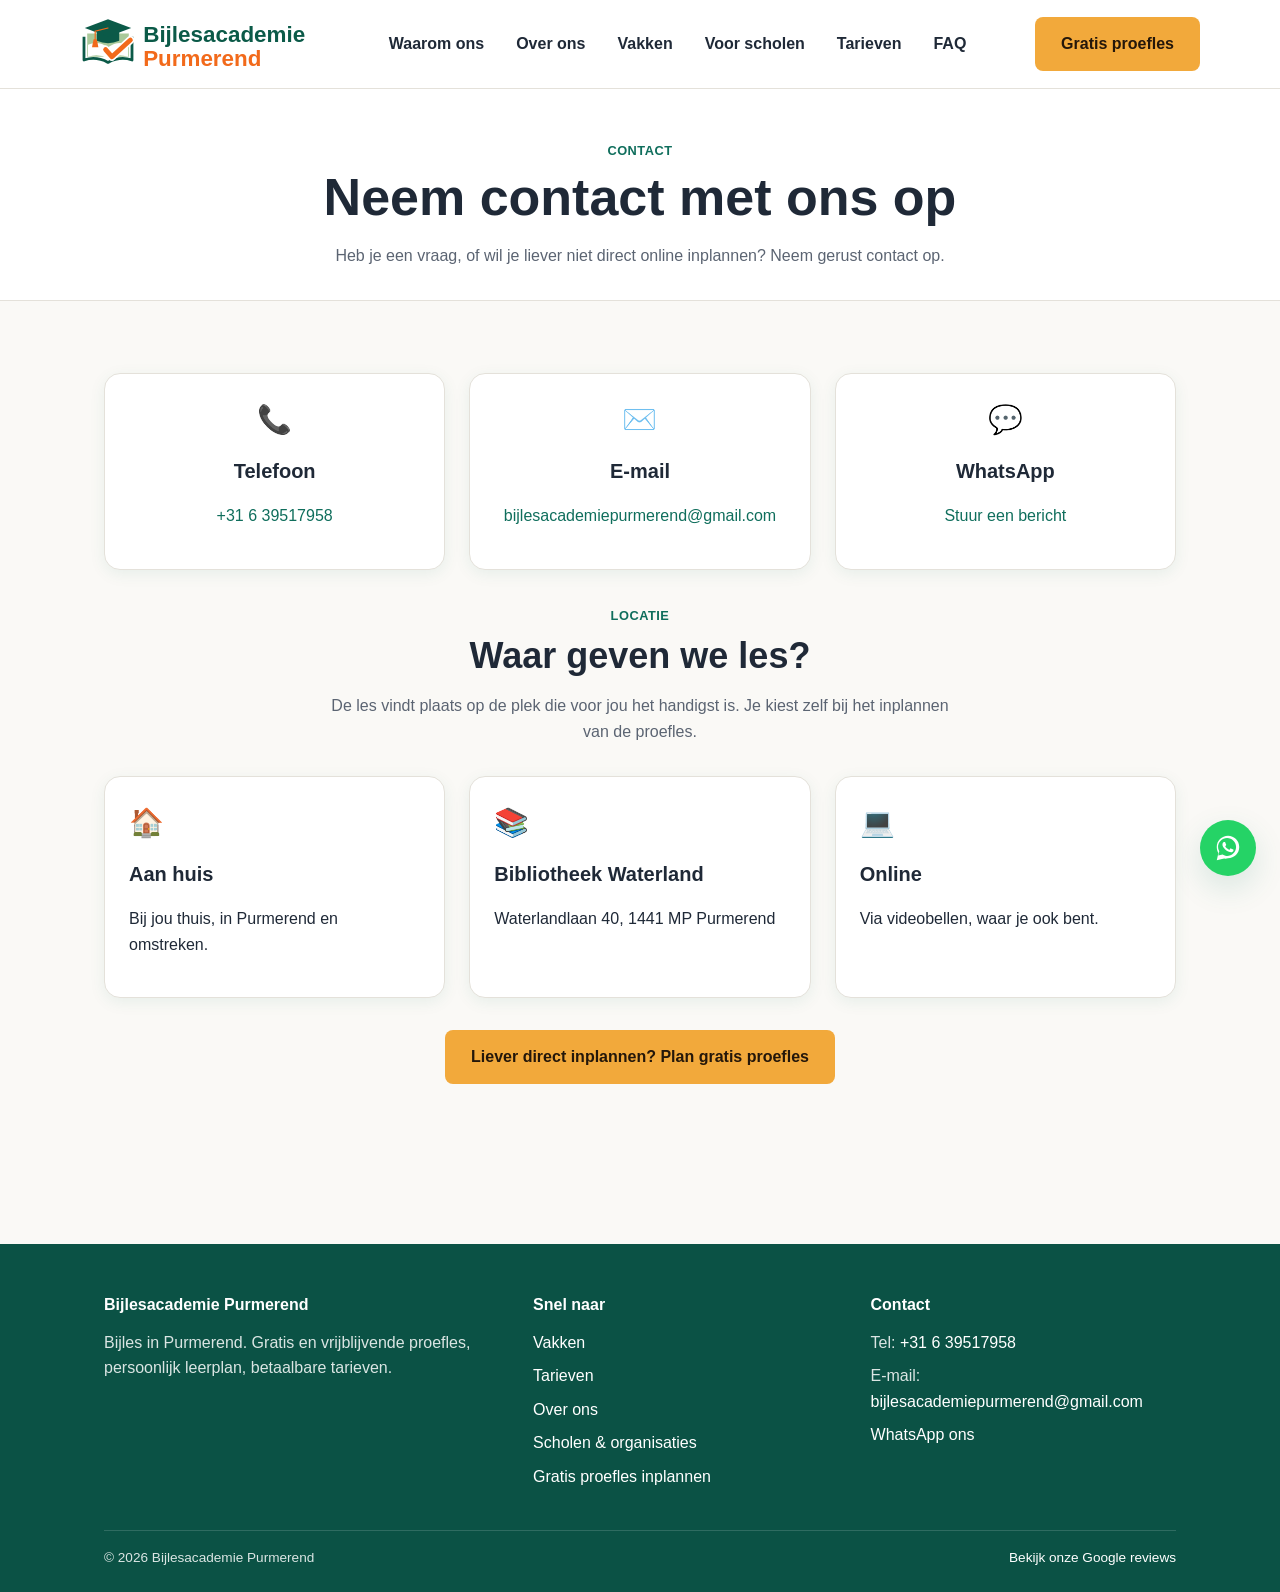
==== contact.html @ 98112fa6 "Hernoem naar Bijlesacademie Purmerend, nieuw logo en e-mailadres Co-Authored-By: Claude Opus 5.5 <no" ====
<!DOCTYPE html>
<html lang="nl">
<head>
  <meta charset="UTF-8">
  <meta name="viewport" content="width=device-width, initial-scale=1.0">
  <title>Contact | Bijlesacademie Purmerend</title>
  <meta name="description" content="Neem contact op met Bijlesacademie Purmerend via telefoon, e-mail of WhatsApp, of plan direct een gratis proefles in.">
  <link rel="icon" href="images/favicon.png" type="image/png">
  <link rel="stylesheet" href="css/style.css">
</head>
<body>

  <header class="site-header">
    <div class="container nav">
      <a class="logo" href="index.html">
        <img src="images/logo.svg" alt="Bijlesacademie Purmerend">
      </a>
      <nav class="nav-links" id="nav-links" aria-label="Hoofdmenu">
        <a href="index.html#waarom-ons">Waarom ons</a>
        <a href="over-ons.html">Over ons</a>
        <a href="vakken.html">Vakken</a>
        <a href="scholen.html">Voor scholen</a>
        <a href="index.html#tarieven">Tarieven</a>        <a href="index.html#faq">FAQ</a>
      </nav>
      <div class="nav-actions">
        <a class="btn btn--primary nav-cta" href="proefles-inplannen.html">Gratis proefles</a>
        <button class="nav-toggle" aria-label="Menu openen" aria-expanded="false">☰</button>
      </div>
    </div>
  </header>

  <main>

    <div class="page-header">
      <div class="container">
        <span class="eyebrow">Contact</span>
        <h1>Neem contact met ons op</h1>
        <p>Heb je een vraag, of wil je liever niet direct online inplannen? Neem gerust contact op.</p>
      </div>
    </div>

    <section class="section">
      <div class="container">
        <div class="grid grid--3">
          <div class="card text-center">
            <div class="card-icon">📞</div>
            <h3>Telefoon</h3>
            <!-- PLACEHOLDER: vul hier het echte telefoonnummer in. -->
            <p><a href="tel:+31639517958">+31 6 39517958</a></p>
          </div>
          <div class="card text-center">
            <div class="card-icon">✉️</div>
            <h3>E-mail</h3>
            <!-- PLACEHOLDER: vul hier het echte e-mailadres in (bv. het Google Workspace-adres). -->
            <p><a href="mailto:bijlesacademiepurmerend@gmail.com">bijlesacademiepurmerend@gmail.com</a></p>
          </div>
          <div class="card text-center">
            <div class="card-icon">💬</div>
            <h3>WhatsApp</h3>
            <!-- PLACEHOLDER: vul hier de echte WhatsApp-link in, bv. https://wa.me/31612345678 -->
            <p><a href="https://wa.me/31639517958">Stuur een bericht</a></p>
          </div>
        </div>

        <div class="section-intro mt-6">
          <span class="eyebrow">Locatie</span>
          <h2>Waar geven we les?</h2>
          <p>De les vindt plaats op de plek die voor jou het handigst is. Je kiest zelf bij het inplannen van de proefles.</p>
        </div>

        <div class="grid grid--3">
          <div class="card">
            <div class="card-icon">🏠</div>
            <h3>Aan huis</h3>
            <p>Bij jou thuis, in Purmerend en omstreken.</p>
          </div>
          <div class="card">
            <div class="card-icon">📚</div>
            <h3>Bibliotheek Waterland</h3>
            <p>Waterlandlaan 40, 1441 MP Purmerend</p>
          </div>
          <div class="card">
            <div class="card-icon">💻</div>
            <h3>Online</h3>
            <p>Via videobellen, waar je ook bent.</p>
          </div>
        </div>

        <p class="text-center mt-6">
          <a class="btn btn--primary" href="proefles-inplannen.html">Liever direct inplannen? Plan gratis proefles</a>
        </p>
      </div>
    </section>

  </main>

  <footer class="site-footer">
    <div class="container">
      <div class="footer-grid">
        <div>
          <h4>Bijlesacademie Purmerend</h4>
          <p>Bijles in Purmerend. Gratis en vrijblijvende proefles, persoonlijk leerplan, betaalbare tarieven.</p>
        </div>
        <div>
          <h4>Snel naar</h4>
          <ul>
            <li><a href="vakken.html">Vakken</a></li>
            <li><a href="index.html#tarieven">Tarieven</a></li>
            <li><a href="over-ons.html">Over ons</a></li>
            <li><a href="scholen.html">Scholen &amp; organisaties</a></li>            <li><a href="proefles-inplannen.html">Gratis proefles inplannen</a></li>
          </ul>
        </div>
        <div>
          <h4>Contact</h4>
          <!-- PLACEHOLDERS: vul hier de echte contactgegevens in. Zoek in het hele
               project op "[" om alle placeholders terug te vinden (zie SETUP.md). -->
          <ul>
            <li>Tel: <a href="tel:+31639517958">+31 6 39517958</a></li>
            <li>E-mail: <a href="mailto:bijlesacademiepurmerend@gmail.com">bijlesacademiepurmerend@gmail.com</a></li>
            <li><a href="https://wa.me/31639517958">WhatsApp ons</a></li>
          </ul>
        </div>
      </div>
      <div class="footer-bottom">
        <span>&copy; <span data-year></span> Bijlesacademie Purmerend</span>
        <span><a href="[GOOGLE_BUSINESS_PROFIEL_LINK]">Bekijk onze Google reviews</a></span>
      </div>
    </div>
  </footer>

  <a class="whatsapp-float" href="https://wa.me/31639517958" target="_blank" rel="noopener" aria-label="Stuur een WhatsApp-bericht">
    <svg viewBox="0 0 32 32" aria-hidden="true">
      <path d="M16.004 3C9.376 3 4 8.373 4 15c0 2.34.652 4.527 1.786 6.395L4 29l7.84-1.746A11.94 11.94 0 0 0 16.004 27C22.63 27 28 21.627 28 15S22.63 3 16.004 3zm.002 21.6c-1.94 0-3.76-.52-5.33-1.43l-.383-.227-4.65 1.035 1.06-4.53-.25-.4A9.55 9.55 0 0 1 5.4 15c0-5.302 4.303-9.6 9.606-9.6 5.302 0 9.6 4.298 9.6 9.6 0 5.303-4.298 9.6-9.6 9.6zm5.27-7.19c-.29-.145-1.712-.845-1.978-.942-.265-.097-.458-.145-.652.145-.194.29-.748.942-.917 1.136-.169.194-.338.218-.628.073-.29-.145-1.223-.451-2.33-1.437-.862-.769-1.444-1.718-1.613-2.008-.169-.29-.018-.446.127-.59.13-.13.29-.338.435-.507.145-.169.194-.29.29-.484.097-.194.048-.363-.024-.508-.073-.145-.652-1.572-.893-2.153-.235-.566-.474-.49-.652-.5-.169-.008-.363-.01-.556-.01a1.067 1.067 0 0 0-.773.363c-.265.29-1.014.99-1.014 2.416 0 1.426 1.038 2.804 1.183 2.998.145.194 2.043 3.12 4.95 4.376.692.299 1.232.477 1.653.61.694.221 1.326.19 1.826.115.557-.083 1.712-.7 1.954-1.375.242-.676.242-1.255.169-1.376-.073-.121-.266-.194-.556-.339z"/>
    </svg>
  </a>

  <script src="js/main.js"></script>
</body>
</html>
---- css/style.css ----
/* ==========================================================================
   Bijlesacademie Purmerend — Stylesheet
   Opbouw: variabelen -> reset/basis -> typografie -> layout ->
           header/nav -> footer -> knoppen/componenten -> paginasecties ->
           media queries
   ========================================================================== */

/* ---------- Variabelen ---------- */
:root {
  --color-primary: #0f6e5c;
  --color-primary-dark: #0b5245;
  --color-accent: #f2a93b;
  --color-accent-dark: #d99225;
  --color-bg: #faf9f6;
  --color-surface: #ffffff;
  --color-text: #1f2937;
  --color-text-muted: #5b6472;
  --color-border: #e4e1da;
  --color-star: #f5b301;
  --color-success-bg: #eaf5f2;
  --color-deal-was: #dc2626;
  --color-deal-now: #16a34a;

  --font-body: -apple-system, BlinkMacSystemFont, "Segoe UI", Roboto,
    Helvetica, Arial, sans-serif;

  --space-1: 0.25rem;
  --space-2: 0.5rem;
  --space-3: 0.75rem;
  --space-4: 1rem;
  --space-5: 1.5rem;
  --space-6: 2rem;
  --space-7: 3rem;
  --space-8: 4.5rem;

  --radius: 0.5rem;
  --radius-lg: 1rem;
  --shadow: 0 4px 16px rgba(15, 110, 92, 0.08);
  --shadow-lg: 0 12px 32px rgba(15, 110, 92, 0.14);
  --content-width: 1120px;
}

/* ---------- Reset / basis ---------- */
*,
*::before,
*::after {
  box-sizing: border-box;
}

html {
  scroll-behavior: smooth;
}

body {
  margin: 0;
  font-family: var(--font-body);
  color: var(--color-text);
  background: var(--color-bg);
  line-height: 1.6;
  -webkit-font-smoothing: antialiased;
}

img {
  max-width: 100%;
  display: block;
}

a {
  color: var(--color-primary);
  text-decoration: none;
}

a:hover {
  text-decoration: underline;
}

ul {
  margin: 0;
  padding: 0;
  list-style: none;
}

h1,
h2,
h3,
h4,
p {
  margin: 0 0 var(--space-4);
}

button {
  font-family: inherit;
}

:focus-visible {
  outline: 3px solid var(--color-accent);
  outline-offset: 2px;
}

/* ---------- Typografie ---------- */
h1 {
  font-size: clamp(2rem, 4vw + 1rem, 3.25rem);
  line-height: 1.1;
  font-weight: 800;
}

h2 {
  font-size: clamp(1.5rem, 2.5vw + 1rem, 2.25rem);
  line-height: 1.2;
  font-weight: 800;
}

h3 {
  font-size: 1.25rem;
  font-weight: 700;
}

.eyebrow {
  display: inline-block;
  color: var(--color-primary);
  font-weight: 700;
  letter-spacing: 0.04em;
  text-transform: uppercase;
  font-size: 0.8rem;
  margin-bottom: var(--space-2);
}

.section-intro {
  max-width: 640px;
  margin: 0 auto var(--space-6);
  text-align: center;
}

.section-intro p {
  color: var(--color-text-muted);
}

.text-muted {
  color: var(--color-text-muted);
}

/* ---------- Layout ---------- */
.container {
  width: 100%;
  max-width: var(--content-width);
  margin: 0 auto;
  padding: 0 var(--space-5);
}

.section {
  padding: var(--space-8) 0;
}

.section--alt {
  background: var(--color-surface);
  border-top: 1px solid var(--color-border);
  border-bottom: 1px solid var(--color-border);
}

.grid {
  display: grid;
  gap: var(--space-5);
}

.grid--4 {
  grid-template-columns: repeat(4, 1fr);
}

.grid--3 {
  grid-template-columns: repeat(3, 1fr);
}

.grid--2 {
  grid-template-columns: repeat(2, 1fr);
}

@media (max-width: 1024px) {
  .grid--4 {
    grid-template-columns: repeat(2, 1fr);
  }
  .grid--3 {
    grid-template-columns: repeat(2, 1fr);
  }
}

@media (min-width: 1025px) {
  /* Vijf redenen: centreer de onderste 2 kaarten onder de bovenste 3 */
  #waarom-ons .grid--3 {
    grid-template-columns: repeat(6, 1fr);
  }
  #waarom-ons .grid--3 > .card {
    grid-column: span 2;
  }
  #waarom-ons .grid--3 > .card:nth-child(4) {
    grid-column: 2 / span 2;
  }
  #waarom-ons .grid--3 > .card:nth-child(5) {
    grid-column: 4 / span 2;
  }
}

@media (max-width: 640px) {
  .grid--4,
  .grid--3,
  .grid--2 {
    grid-template-columns: 1fr;
  }
}

.lesmomenten-grid {
  margin-top: var(--space-6);
}

.lesmomenten-grid img {
  border-radius: var(--radius);
  aspect-ratio: 4 / 3;
  object-fit: cover;
  width: 100%;
  box-shadow: var(--shadow);
}

@media (max-width: 640px) {
  .lesmomenten-grid {
    grid-template-columns: repeat(2, 1fr);
    gap: var(--space-2);
  }
}

/* ---------- Header / navigatie ---------- */
.site-header {
  position: sticky;
  top: 0;
  z-index: 50;
  background: var(--color-surface);
  border-bottom: 1px solid var(--color-border);
}

.nav {
  display: flex;
  align-items: center;
  justify-content: space-between;
  padding: var(--space-4) 0;
}

.logo {
  display: flex;
  align-items: center;
  gap: var(--space-2);
  font-weight: 800;
  font-size: 1.15rem;
  color: var(--color-text);
}

.logo:hover {
  text-decoration: none;
}

.logo img {
  height: 40px;
  width: auto;
}

@media (min-width: 861px) {
  .logo img {
    height: 56px;
  }
}

.nav-links {
  display: flex;
  align-items: center;
  gap: var(--space-6);
}

.nav-links a {
  color: var(--color-text);
  font-weight: 600;
}

.nav-links a:hover,
.nav-links a[aria-current="page"] {
  color: var(--color-primary);
}

.nav-actions {
  display: flex;
  align-items: center;
  gap: var(--space-4);
}

.nav-toggle {
  display: none;
  background: none;
  border: 1px solid var(--color-border);
  border-radius: var(--radius);
  padding: var(--space-2) var(--space-3);
  cursor: pointer;
}

@media (max-width: 860px) {
  .nav-links {
    position: absolute;
    top: 100%;
    left: 0;
    right: 0;
    background: var(--color-surface);
    border-bottom: 1px solid var(--color-border);
    flex-direction: column;
    align-items: flex-start;
    gap: 0;
    padding: var(--space-2) var(--space-5) var(--space-4);
    display: none;
  }

  .nav-links.is-open {
    display: flex;
  }

  .nav-links a {
    width: 100%;
    padding: var(--space-3) 0;
    border-bottom: 1px solid var(--color-border);
  }

  .nav-toggle {
    display: inline-flex;
    align-items: center;
    justify-content: center;
    min-width: 44px;
    min-height: 44px;
    font-size: 1.1rem;
  }
}

/* ---------- Knoppen ---------- */
.btn {
  display: inline-block;
  padding: 0.75rem 1.5rem;
  border-radius: var(--radius);
  font-weight: 700;
  border: 2px solid transparent;
  cursor: pointer;
  text-align: center;
}

.btn:hover {
  text-decoration: none;
}

.btn--primary {
  background: var(--color-accent);
  color: #24170a;
}

.btn--primary:hover {
  background: var(--color-accent-dark);
}

.btn--secondary {
  background: var(--color-primary);
  color: #fff;
}

.btn--secondary:hover {
  background: var(--color-primary-dark);
  color: #fff;
}

.btn--outline {
  background: transparent;
  border-color: var(--color-primary);
  color: var(--color-primary);
}

.btn--outline:hover {
  background: var(--color-primary);
  color: #fff;
}

.btn--block {
  display: block;
  width: 100%;
}

/* ---------- Componenten ---------- */
.card {
  background: var(--color-surface);
  border: 1px solid var(--color-border);
  border-radius: var(--radius-lg);
  padding: var(--space-5);
  box-shadow: var(--shadow);
}

.card-icon {
  font-size: 1.75rem;
  margin-bottom: var(--space-3);
}

.badge {
  display: inline-flex;
  align-items: center;
  gap: var(--space-2);
  background: var(--color-success-bg);
  color: var(--color-primary-dark);
  font-weight: 700;
  font-size: 0.85rem;
  padding: var(--space-2) var(--space-3);
  border-radius: 999px;
}

.stars {
  color: var(--color-star);
  letter-spacing: 2px;
}

/* Vakkenlijst */
.tag-list {
  display: flex;
  flex-wrap: wrap;
  gap: var(--space-3);
  justify-content: center;
}

.tag {
  display: inline-block;
  background: var(--color-success-bg);
  color: var(--color-primary-dark);
  font-weight: 600;
  font-size: 0.95rem;
  padding: 0.5rem 1rem;
  border-radius: 999px;
}

.subject-list {
  columns: 2;
  column-gap: var(--space-7);
}

.subject-list li {
  padding: var(--space-2) 0;
  border-bottom: 1px solid var(--color-border);
  break-inside: avoid;
}

@media (max-width: 640px) {
  .subject-list {
    columns: 1;
  }
}

/* Hero */
.hero {
  position: relative;
  overflow: hidden;
  padding: var(--space-8) 0;
}

.hero-bg {
  position: absolute;
  inset: 0;
  z-index: 0;
  display: grid;
  grid-template-columns: repeat(2, 1fr);
  grid-template-rows: repeat(2, 1fr);
}

.hero-bg img {
  width: 100%;
  height: 100%;
  object-fit: cover;
  filter: grayscale(100%);
}

.hero-bg::after {
  content: "";
  position: absolute;
  inset: 0;
  background: linear-gradient(120deg, rgba(11, 82, 69, 0.88), rgba(11, 82, 69, 0.72));
}

.hero .container {
  position: relative;
  z-index: 1;
  display: grid;
  grid-template-columns: 1.1fr 0.9fr;
  gap: var(--space-7);
  align-items: center;
}

.hero .eyebrow {
  color: var(--color-accent);
}

.hero h1,
.hero p {
  color: #fff;
}

.hero .btn--outline {
  border-color: #fff;
  color: #fff;
}

.hero .btn--outline:hover {
  background: #fff;
  color: var(--color-primary-dark);
}

.hero-actions {
  display: flex;
  flex-wrap: wrap;
  gap: var(--space-4);
  margin-top: var(--space-5);
}

.hero-meta {
  display: flex;
  flex-wrap: wrap;
  gap: var(--space-3);
  margin-top: var(--space-5);
}

@media (max-width: 640px) {
  .hero-meta .badge {
    font-size: 0.75rem;
    padding: var(--space-1) var(--space-2);
  }
}

.hero-visual {
  background: linear-gradient(
    155deg,
    var(--color-accent) 0%,
    var(--color-accent-dark) 100%
  );
  border: 4px solid var(--color-primary-dark);
  border-radius: var(--radius-lg);
  min-height: 320px;
  display: flex;
  align-items: center;
  justify-content: center;
  color: var(--color-primary-dark);
  text-align: center;
  padding: var(--space-6);
  box-shadow: var(--shadow-lg);
  transform: rotate(-2.5deg);
  animation: hero-price-pulse 2.4s ease-in-out infinite;
  text-decoration: none;
  cursor: pointer;
  transition: transform 0.2s ease;
}

.hero-visual:hover,
.hero-visual:focus-visible {
  transform: rotate(-2.5deg) scale(1.03);
}

.hero-price-label {
  margin: 0;
  font-size: 1.15rem;
  font-weight: 800;
  text-transform: uppercase;
  letter-spacing: 0.08em;
  color: var(--color-primary-dark);
}

.hero-price {
  margin: var(--space-2) 0 0;
  font-size: clamp(4.5rem, 9vw + 1rem, 7.5rem);
  font-weight: 800;
  line-height: 1;
  letter-spacing: -0.03em;
  color: var(--color-deal-now);
  text-shadow: 0 3px 0 var(--color-primary-dark), 0 6px 18px rgba(11, 82, 69, 0.35);
}

.hero-price-sub {
  margin: var(--space-2) 0 0;
  font-size: 1.35rem;
  font-weight: 700;
  color: var(--color-primary-dark);
}

@keyframes hero-price-pulse {
  0%,
  100% {
    box-shadow: var(--shadow-lg), 0 0 0 0 rgba(242, 169, 59, 0.55);
  }
  50% {
    box-shadow: var(--shadow-lg), 0 0 0 18px rgba(242, 169, 59, 0);
  }
}

@media (max-width: 900px) {
  .hero .container {
    grid-template-columns: 1fr;
  }
  .hero-visual {
    min-height: 220px;
    transform: rotate(-1.5deg);
  }
  /* Hero wordt hoger doordat tekst en prijskaart onder elkaar staan;
     1 volle foto oogt rustiger dan een 2x2-rooster uitgerekt over die hoogte. */
  .hero-bg {
    grid-template-columns: 1fr;
    grid-template-rows: 1fr;
  }
  .hero-bg img:not(:first-child) {
    display: none;
  }
}

@media (prefers-reduced-motion: reduce) {
  .hero-visual {
    animation: none;
  }
}

/* Stappen ("Hoe het werkt") */
.steps {
  counter-reset: step;
}

.step {
  position: relative;
  padding-left: var(--space-7);
}

.step::before {
  counter-increment: step;
  content: counter(step);
  position: absolute;
  left: 0;
  top: 0;
  width: 2.25rem;
  height: 2.25rem;
  border-radius: 50%;
  background: var(--color-primary);
  color: #fff;
  font-weight: 800;
  display: flex;
  align-items: center;
  justify-content: center;
}

/* Tarieven */
.price-compare {
  max-width: 640px;
  margin: 0 auto var(--space-6);
  background: var(--color-surface);
  border: 1px solid var(--color-border);
  border-radius: var(--radius-lg);
  padding: var(--space-5) var(--space-6);
  box-shadow: var(--shadow);
  text-align: center;
}

.price-compare p {
  color: var(--color-text-muted);
  margin: 0 0 var(--space-4);
}

.price-compare-bars {
  display: flex;
  flex-direction: column;
  gap: var(--space-3);
  text-align: left;
}

.price-compare-row {
  display: grid;
  grid-template-columns: 170px 1fr 90px;
  align-items: center;
  gap: var(--space-3);
}

.price-compare-label {
  font-size: 0.85rem;
  font-weight: 600;
  color: var(--color-text-muted);
}

.price-compare-track {
  background: var(--color-bg);
  border-radius: 999px;
  height: 14px;
  overflow: hidden;
}

.price-compare-fill {
  height: 100%;
  border-radius: 999px;
}

.price-compare-fill--other {
  background: var(--color-border);
}

.price-compare-fill--us {
  background: linear-gradient(90deg, var(--color-primary), var(--color-accent));
}

.price-compare-value {
  font-weight: 700;
  text-align: right;
  font-size: 0.9rem;
  white-space: nowrap;
}

.price-compare-badge {
  display: inline-block;
  margin-top: var(--space-4);
  background: var(--color-accent);
  color: #24170a;
  font-weight: 800;
  padding: var(--space-2) var(--space-4);
  border-radius: 999px;
  font-size: 0.9rem;
}

@media (max-width: 640px) {
  .price-compare {
    padding: var(--space-4);
  }
  .price-compare-bars {
    gap: var(--space-4);
  }
  .price-compare-row {
    grid-template-columns: 1fr;
    gap: var(--space-1);
  }
  .price-compare-value {
    text-align: left;
  }
  .price-compare-badge {
    font-size: 0.85rem;
    white-space: normal;
  }
}

.pricing-wrap {
  position: relative;
  margin-bottom: var(--space-5);
}

.pricing-table {
  width: 100%;
  border-collapse: collapse;
  background: var(--color-surface);
  border: 1px solid var(--color-border);
  border-radius: var(--radius-lg);
  overflow: hidden;
}

.pricing-table th,
.pricing-table td {
  padding: var(--space-4) var(--space-5);
  text-align: left;
  border-bottom: 1px solid var(--color-border);
}

.pricing-table thead th {
  background: var(--color-primary);
  color: #fff;
}

.pricing-table tbody tr:last-child td {
  border-bottom: none;
}

.pricing-table tbody tr.is-highlight {
  background: var(--color-success-bg);
  font-weight: 700;
}

.pricing-table tbody tr.is-highlight .price-was {
  color: var(--color-deal-was);
  font-weight: 700;
}

.pricing-table tbody tr.is-highlight .price-now {
  color: var(--color-deal-now);
  font-weight: 800;
}

/* Standaard (tablet/laptop/desktop): tabel tonen, kaarten verbergen */
.pricing-cards-view {
  display: none;
}

/* Telefoon: kaarten tonen, tabel verbergen */
@media (max-width: 640px) {
  .pricing-table-view {
    display: none;
  }
  .pricing-cards-view {
    display: grid;
  }
}

.pricing-list {
  margin-top: var(--space-4);
}

.pricing-list li {
  display: flex;
  justify-content: space-between;
  align-items: baseline;
  gap: var(--space-3);
  padding: var(--space-3) 0;
  border-bottom: 1px solid var(--color-border);
}

.pricing-list li:last-child {
  border-bottom: none;
}

.pricing-list li.is-highlight {
  background: var(--color-success-bg);
  font-weight: 700;
  margin: 0 calc(-1 * var(--space-5));
  padding: var(--space-3) var(--space-5);
  border-radius: var(--radius);
  border-bottom: none;
}

.pricing-ribbon {
  position: absolute;
  right: 0;
  bottom: 0;
  transform: translate(0, 65%) rotate(-3deg);
  display: inline-flex;
  align-items: center;
  gap: var(--space-2);
  background: var(--color-accent);
  color: var(--color-primary-dark);
  font-weight: 800;
  font-size: 1.3rem;
  padding: var(--space-3) var(--space-5);
  border-radius: 999px;
  box-shadow: var(--shadow-lg);
  white-space: nowrap;
}

@media (max-width: 1024px) {
  .pricing-ribbon {
    font-size: 0.95rem;
    padding: var(--space-2) var(--space-4);
  }
}

.price-was {
  color: var(--color-text);
  text-decoration: line-through;
  font-weight: 400;
  margin-right: var(--space-2);
}

.price-now {
  color: var(--color-text);
  font-weight: 400;
  font-size: 1.1em;
}

.pricing-list li.is-highlight .price-was {
  color: var(--color-deal-was);
  font-weight: 700;
}

.pricing-list li.is-highlight .price-now {
  color: var(--color-deal-now);
  font-weight: 800;
}

/* FAQ (details/summary) */
.faq-item {
  border-bottom: 1px solid var(--color-border);
  padding: var(--space-4) 0;
}

.faq-item summary {
  cursor: pointer;
  font-weight: 700;
  list-style: none;
  display: flex;
  justify-content: space-between;
  align-items: center;
  gap: var(--space-4);
}

.faq-item summary::-webkit-details-marker {
  display: none;
}

.faq-item summary::after {
  content: "+";
  font-size: 1.5rem;
  color: var(--color-primary);
  flex-shrink: 0;
}

.faq-item[open] summary::after {
  content: "\2212";
}

.faq-item p {
  margin-top: var(--space-3);
  color: var(--color-text-muted);
}

/* Team */
.team-card {
  text-align: center;
}

.team-photo {
  width: 112px;
  height: 112px;
  border-radius: 50%;
  margin: 0 auto var(--space-4);
  background: var(--color-primary);
  color: #fff;
  display: flex;
  align-items: center;
  justify-content: center;
  font-weight: 800;
  font-size: 1.75rem;
  overflow: hidden;
}

.team-photo img {
  width: 100%;
  height: 100%;
  object-fit: cover;
}

.team-card .role {
  color: var(--color-primary);
  font-weight: 700;
  font-size: 0.9rem;
  margin-bottom: var(--space-3);
}

.team-bio p {
  text-align: left;
  color: var(--color-text-muted);
}

/* Reviews & galerij */
.review-card blockquote {
  margin: var(--space-3) 0 var(--space-3);
  font-style: normal;
}

.review-card footer {
  font-weight: 700;
  font-size: 0.9rem;
}

.gallery-grid {
  display: grid;
  grid-template-columns: repeat(3, 1fr);
  gap: var(--space-4);
}

.gallery-grid img {
  border-radius: var(--radius);
  aspect-ratio: 4 / 3;
  object-fit: cover;
  width: 100%;
}

@media (max-width: 640px) {
  .gallery-grid {
    grid-template-columns: repeat(2, 1fr);
  }
}

.empty-state {
  text-align: center;
  border: 2px dashed var(--color-border);
  border-radius: var(--radius-lg);
  padding: var(--space-7) var(--space-5);
  color: var(--color-text-muted);
}

/* Booking / iframe */
.booking-frame-wrap {
  background: var(--color-surface);
  border: 1px solid var(--color-border);
  border-radius: var(--radius-lg);
  padding: var(--space-3);
  box-shadow: var(--shadow);
}

.booking-frame-wrap iframe {
  width: 100%;
  min-height: 640px;
  border: 0;
  border-radius: var(--radius);
}

.booking-fallback {
  margin-top: var(--space-5);
  padding: var(--space-5);
  background: var(--color-success-bg);
  border-radius: var(--radius-lg);
  text-align: center;
}

/* Formulier (bv. scholen-aanvraag) */
.form-group {
  margin-bottom: var(--space-4);
}

.form-group label {
  display: block;
  font-weight: 700;
  margin-bottom: var(--space-2);
}

.form-group .optional {
  font-weight: 400;
  color: var(--color-text-muted);
}

.form-group input,
.form-group textarea {
  width: 100%;
  font-family: inherit;
  font-size: 1rem;
  color: var(--color-text);
  background: var(--color-bg);
  border: 1px solid var(--color-border);
  border-radius: var(--radius);
  padding: var(--space-3);
}

.form-group textarea {
  resize: vertical;
  min-height: 120px;
}

.form-group input:focus,
.form-group textarea:focus {
  border-color: var(--color-primary);
}

.form-success {
  background: var(--color-success-bg);
  color: var(--color-primary-dark);
  border-radius: var(--radius);
  padding: var(--space-4);
  font-weight: 700;
  margin-top: var(--space-4);
  margin-bottom: 0;
}

.form-error {
  background: rgba(220, 38, 38, 0.08);
  color: var(--color-deal-was);
  border-radius: var(--radius);
  padding: var(--space-4);
  font-weight: 700;
  margin-top: var(--space-4);
  margin-bottom: 0;
}

/* CTA band */
.cta-band {
  background: linear-gradient(
    155deg,
    var(--color-primary) 0%,
    var(--color-primary-dark) 100%
  );
  color: #fff;
  border-radius: var(--radius-lg);
  padding: var(--space-7);
  text-align: center;
}

.cta-band h2 {
  color: #fff;
}

.cta-band p {
  color: rgba(255, 255, 255, 0.85);
}

/* ---------- Footer ---------- */
.site-footer {
  background: var(--color-primary-dark);
  color: rgba(255, 255, 255, 0.85);
  padding: var(--space-7) 0 var(--space-5);
  margin-top: var(--space-8);
}

.site-footer a {
  color: #fff;
}

.footer-grid {
  display: grid;
  grid-template-columns: 1.3fr 1fr 1fr;
  gap: var(--space-6);
  margin-bottom: var(--space-6);
}

.footer-grid h4 {
  color: #fff;
  margin-bottom: var(--space-3);
  font-size: 1rem;
}

.footer-grid li {
  margin-bottom: var(--space-2);
}

.footer-bottom {
  border-top: 1px solid rgba(255, 255, 255, 0.15);
  padding-top: var(--space-4);
  font-size: 0.85rem;
  display: flex;
  justify-content: space-between;
  flex-wrap: wrap;
  gap: var(--space-2);
}

@media (max-width: 640px) {
  .footer-grid {
    grid-template-columns: 1fr;
  }
}

/* ---------- Zwevend WhatsApp-icoon ---------- */
.whatsapp-float {
  position: fixed;
  right: var(--space-5);
  bottom: var(--space-5);
  width: 56px;
  height: 56px;
  border-radius: 50%;
  background: #25d366;
  display: flex;
  align-items: center;
  justify-content: center;
  box-shadow: var(--shadow-lg);
  z-index: 60;
  transition: transform 0.2s ease;
}

.whatsapp-float:hover,
.whatsapp-float:focus-visible {
  transform: scale(1.08);
}

.whatsapp-float svg {
  width: 30px;
  height: 30px;
  fill: #fff;
}

/* ---------- Utility ---------- */
.text-center {
  text-align: center;
}

.mt-6 {
  margin-top: var(--space-6);
}

.page-header {
  padding: var(--space-7) 0 var(--space-6);
  text-align: center;
  background: var(--color-surface);
  border-bottom: 1px solid var(--color-border);
}

.page-header p {
  color: var(--color-text-muted);
  max-width: 640px;
  margin: 0 auto;
}
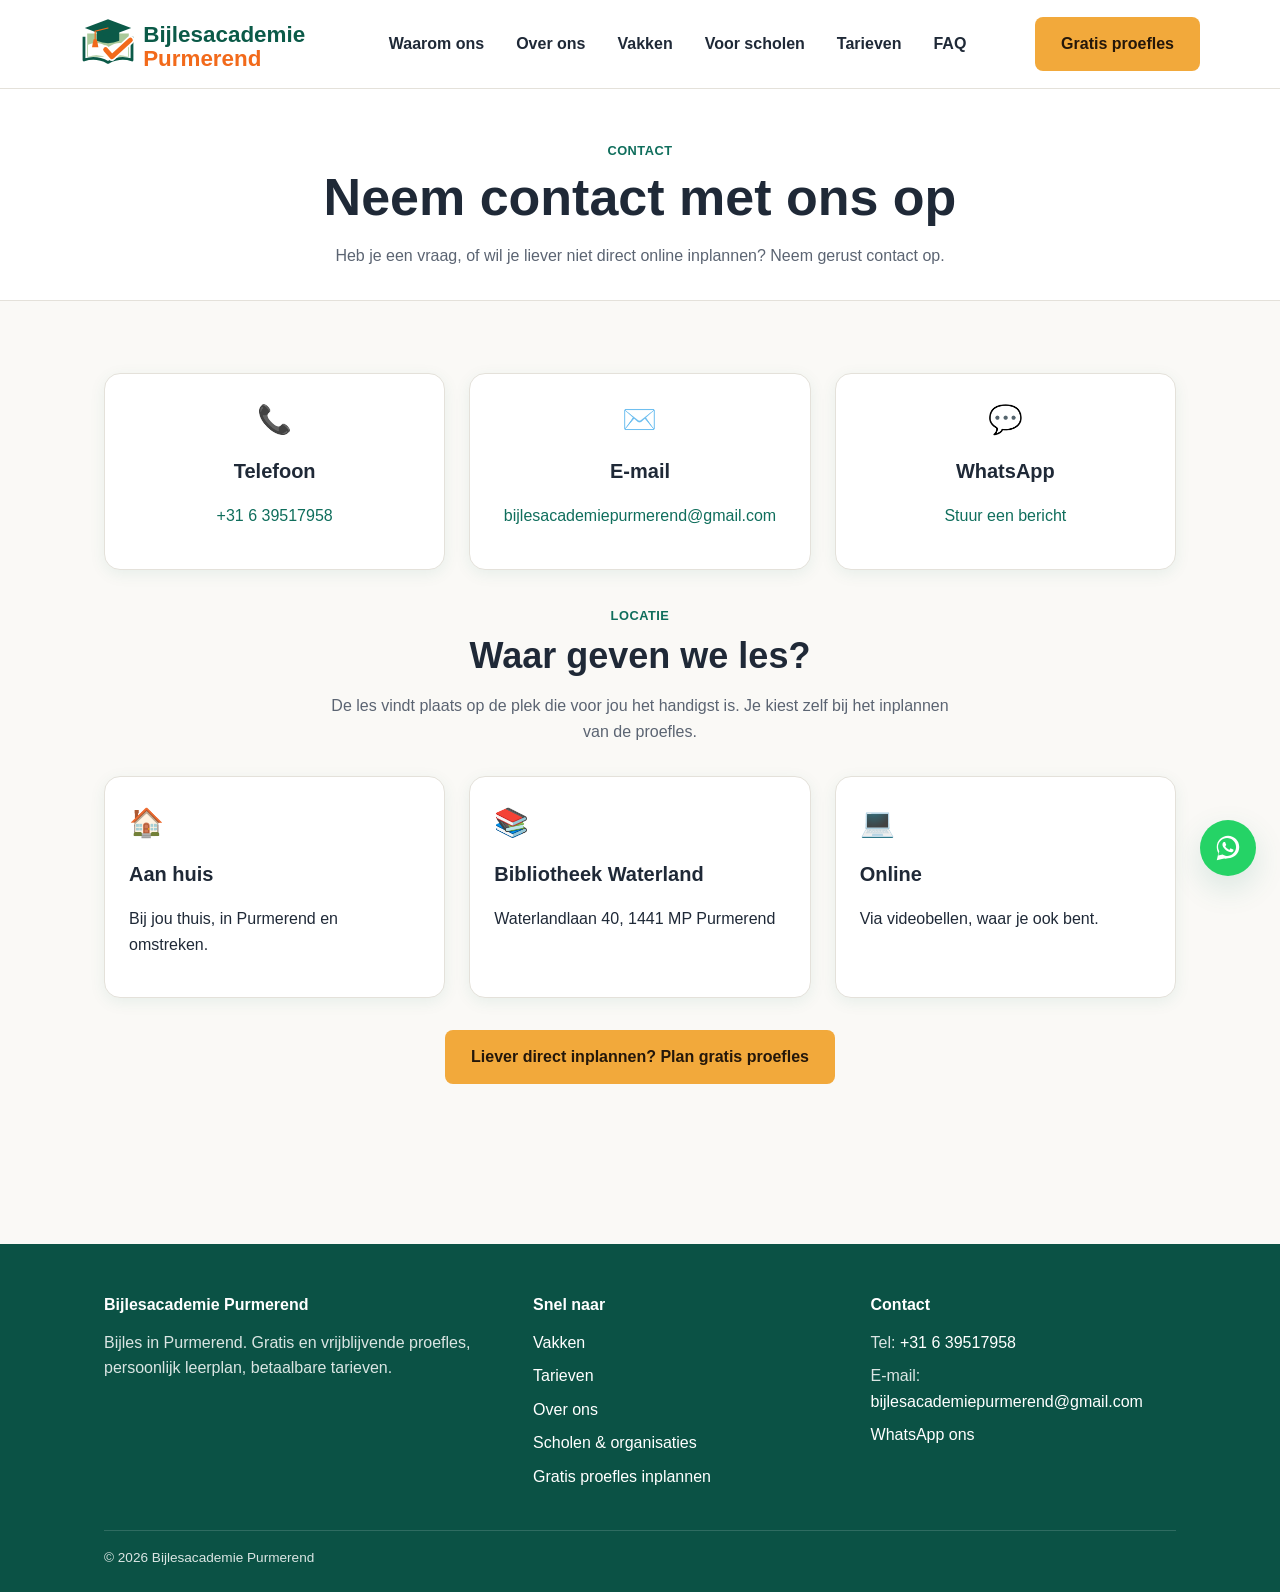
==== commit ad70cf98: "Verwijder Google reviews-link uit footer Co-Authored-By: Claude Opus 5.5 <noreply@anthropic.com>" ====
--- a/contact.html
+++ b/contact.html
@@ -123,7 +123,6 @@
       </div>
       <div class="footer-bottom">
         <span>&copy; <span data-year></span> Bijlesacademie Purmerend</span>
-        <span><a href="[GOOGLE_BUSINESS_PROFIEL_LINK]">Bekijk onze Google reviews</a></span>
       </div>
     </div>
   </footer>
